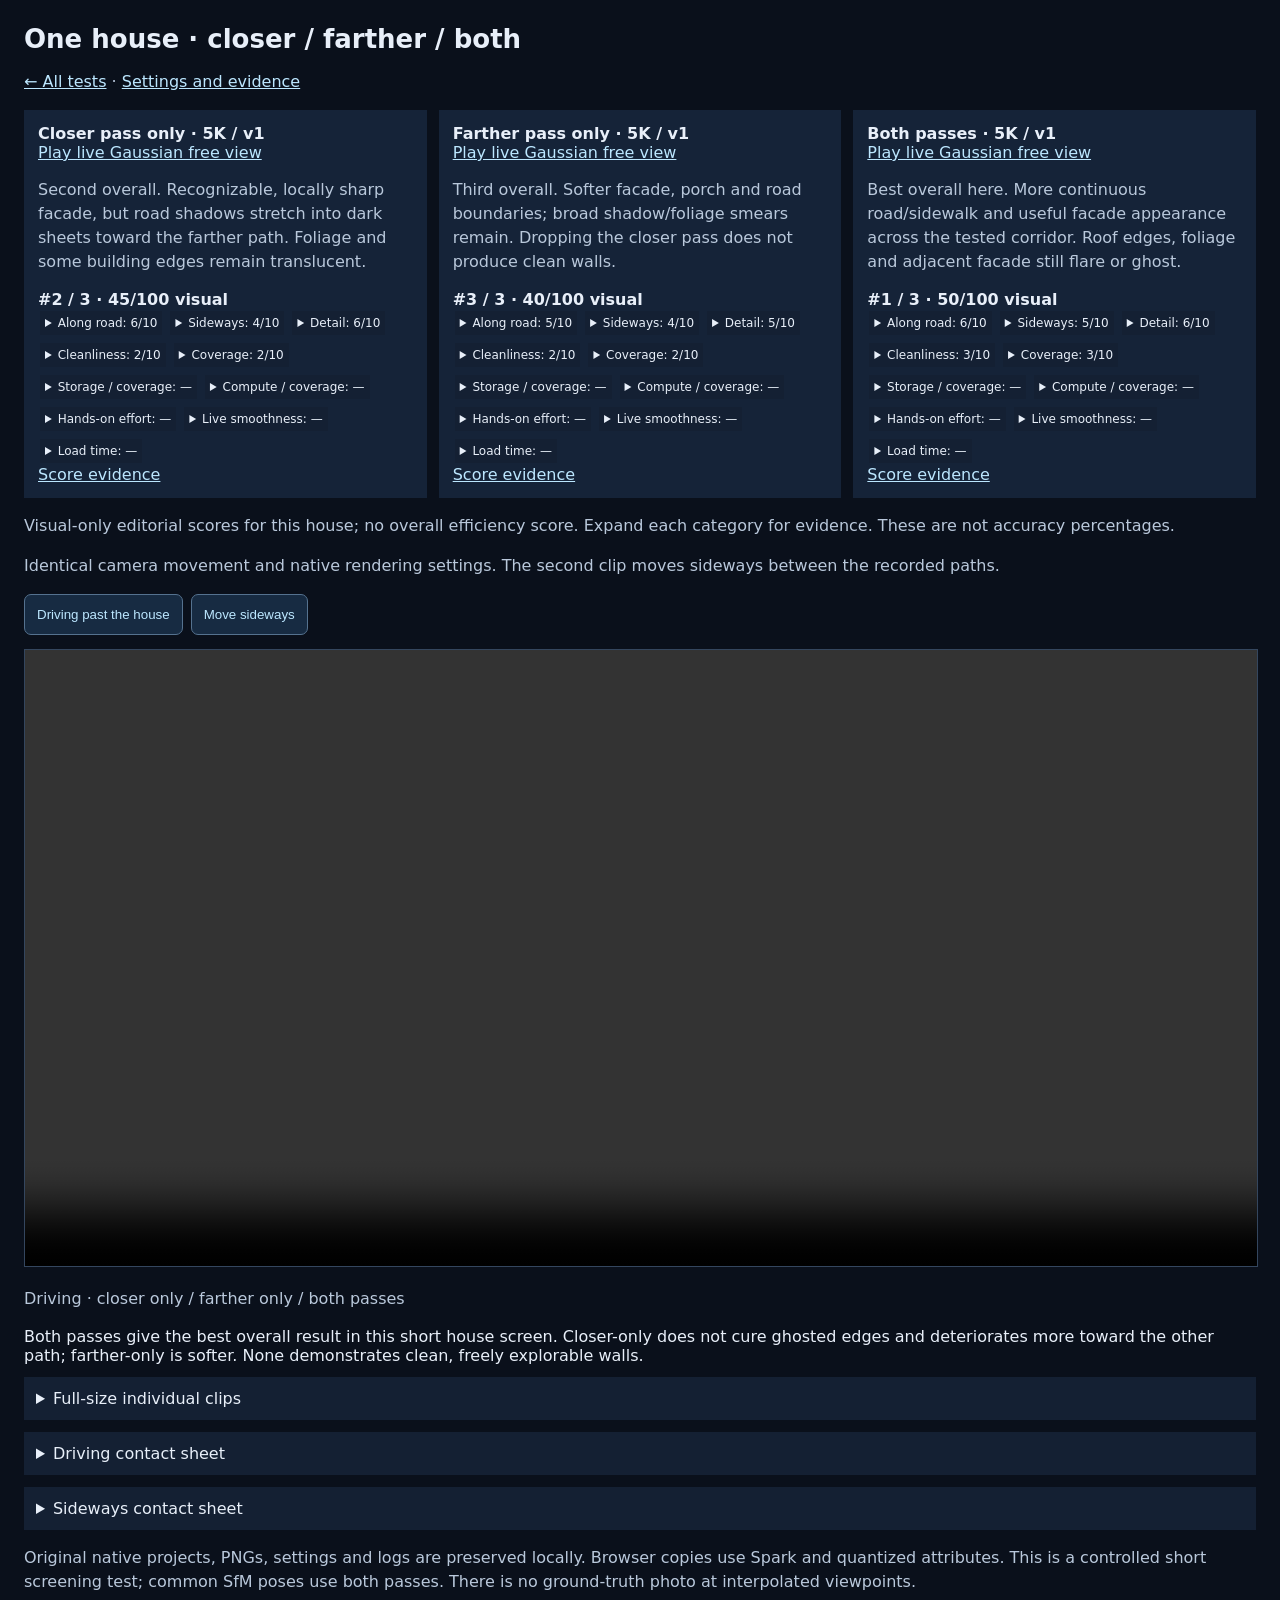
==== site/demos/house-pass-comparison-v1/index.html @ ed92cdcd "Publish matched closer farther and both-pass house test" ====
<!doctype html><html lang="en"><meta charset="utf-8"><meta name="viewport" content="width=device-width,initial-scale=1"><title>One-house pass comparison</title><style>body{background:#0a101b;color:#e8eff9;font:16px system-ui;margin:0 auto;padding:24px;max-width:1500px}h1{font-size:26px;margin:0 0 8px}p{line-height:1.5;color:#b9c8db}video{width:100%;background:#000;border:1px solid #34465e}button,a{color:#bce7ff}button{background:#172b42;border:1px solid #55728f;padding:12px;margin:0 8px 14px 0;border-radius:7px;cursor:pointer}img{width:100%}details{padding:12px;background:#142033;margin:12px 0}table{border-collapse:collapse}td,th{padding:8px;border-bottom:1px solid #34465e;text-align:left}</style><h1>One house · closer / farther / both</h1><p><a href="../../">← All tests</a> · <a href="provenance.json">Settings and evidence</a></p><div style="display:flex;flex-wrap:wrap;gap:12px"><section style="flex:1;min-width:220px;background:#152338;padding:14px"><b>Closer pass only · 5K / v1</b><br><a href="explorer.html?scene=near">Play live Gaussian free view</a><p>Second overall. Recognizable, locally sharp facade, but road shadows stretch into dark sheets toward the farther path. Foliage and some building edges remain translucent.</p><b>#2 / 3 · 45/100 visual</b><div style="display:flex;flex-wrap:wrap;gap:4px"><details style="padding:5px;margin:2px;font-size:12px"><summary>Along road: 6/10</summary><p>Weight 20. Native driving/lateral 0/3/6/9/12s: Recognizable bungalow, but foreground road stretches.</p></details><details style="padding:5px;margin:2px;font-size:12px"><summary>Sideways: 4/10</summary><p>Weight 20. Native driving/lateral 0/3/6/9/12s: Near facade stays recognizable; dark road sheets worsen toward far path.</p></details><details style="padding:5px;margin:2px;font-size:12px"><summary>Detail: 6/10</summary><p>Weight 10. Native driving/lateral 0/3/6/9/12s: Useful porch/roof texture patches, soft edges.</p></details><details style="padding:5px;margin:2px;font-size:12px"><summary>Cleanliness: 2/10</summary><p>Weight 10. Native driving/lateral 0/3/6/9/12s: Road sheets, canopy needles and translucent building edges.</p></details><details style="padding:5px;margin:2px;font-size:12px"><summary>Coverage: 2/10</summary><p>Weight 5. Native driving/lateral 0/3/6/9/12s: Target frontage only, incomplete coherent corridor.</p></details><details style="padding:5px;margin:2px;font-size:12px"><summary>Storage / coverage: —</summary><p>Weight 10. Unmeasured on comparable useful coverage/device conditions. No placeholder points.</p></details><details style="padding:5px;margin:2px;font-size:12px"><summary>Compute / coverage: —</summary><p>Weight 10. Unmeasured on comparable useful coverage/device conditions. No placeholder points.</p></details><details style="padding:5px;margin:2px;font-size:12px"><summary>Hands-on effort: —</summary><p>Weight 5. Unmeasured on comparable useful coverage/device conditions. No placeholder points.</p></details><details style="padding:5px;margin:2px;font-size:12px"><summary>Live smoothness: —</summary><p>Weight 5. Unmeasured on comparable useful coverage/device conditions. No placeholder points.</p></details><details style="padding:5px;margin:2px;font-size:12px"><summary>Load time: —</summary><p>Weight 5. Unmeasured on comparable useful coverage/device conditions. No placeholder points.</p></details></div><a href="../../ratings/records/house-pass-near-5k.json">Score evidence</a></section><section style="flex:1;min-width:220px;background:#152338;padding:14px"><b>Farther pass only · 5K / v1</b><br><a href="explorer.html?scene=far">Play live Gaussian free view</a><p>Third overall. Softer facade, porch and road boundaries; broad shadow/foliage smears remain. Dropping the closer pass does not produce clean walls.</p><b>#3 / 3 · 40/100 visual</b><div style="display:flex;flex-wrap:wrap;gap:4px"><details style="padding:5px;margin:2px;font-size:12px"><summary>Along road: 5/10</summary><p>Weight 20. Native driving/lateral 0/3/6/9/12s: Softer porch and road boundaries.</p></details><details style="padding:5px;margin:2px;font-size:12px"><summary>Sideways: 4/10</summary><p>Weight 20. Native driving/lateral 0/3/6/9/12s: Smearing remains across the tested corridor.</p></details><details style="padding:5px;margin:2px;font-size:12px"><summary>Detail: 5/10</summary><p>Weight 10. Native driving/lateral 0/3/6/9/12s: Fine porch/window/roof edges blur.</p></details><details style="padding:5px;margin:2px;font-size:12px"><summary>Cleanliness: 2/10</summary><p>Weight 10. Native driving/lateral 0/3/6/9/12s: Broad foliage/shadow streaks and ghosted edges.</p></details><details style="padding:5px;margin:2px;font-size:12px"><summary>Coverage: 2/10</summary><p>Weight 5. Native driving/lateral 0/3/6/9/12s: Target frontage only, incomplete coherent corridor.</p></details><details style="padding:5px;margin:2px;font-size:12px"><summary>Storage / coverage: —</summary><p>Weight 10. Unmeasured on comparable useful coverage/device conditions. No placeholder points.</p></details><details style="padding:5px;margin:2px;font-size:12px"><summary>Compute / coverage: —</summary><p>Weight 10. Unmeasured on comparable useful coverage/device conditions. No placeholder points.</p></details><details style="padding:5px;margin:2px;font-size:12px"><summary>Hands-on effort: —</summary><p>Weight 5. Unmeasured on comparable useful coverage/device conditions. No placeholder points.</p></details><details style="padding:5px;margin:2px;font-size:12px"><summary>Live smoothness: —</summary><p>Weight 5. Unmeasured on comparable useful coverage/device conditions. No placeholder points.</p></details><details style="padding:5px;margin:2px;font-size:12px"><summary>Load time: —</summary><p>Weight 5. Unmeasured on comparable useful coverage/device conditions. No placeholder points.</p></details></div><a href="../../ratings/records/house-pass-far-5k.json">Score evidence</a></section><section style="flex:1;min-width:220px;background:#152338;padding:14px"><b>Both passes · 5K / v1</b><br><a href="explorer.html?scene=both">Play live Gaussian free view</a><p>Best overall here. More continuous road/sidewalk and useful facade appearance across the tested corridor. Roof edges, foliage and adjacent facade still flare or ghost.</p><b>#1 / 3 · 50/100 visual</b><div style="display:flex;flex-wrap:wrap;gap:4px"><details style="padding:5px;margin:2px;font-size:12px"><summary>Along road: 6/10</summary><p>Weight 20. Native driving/lateral 0/3/6/9/12s: Most continuous road/sidewalk of these three.</p></details><details style="padding:5px;margin:2px;font-size:12px"><summary>Sideways: 5/10</summary><p>Weight 20. Native driving/lateral 0/3/6/9/12s: Best support between paths here; edges still ghost.</p></details><details style="padding:5px;margin:2px;font-size:12px"><summary>Detail: 6/10</summary><p>Weight 10. Native driving/lateral 0/3/6/9/12s: Recognizable porch/roof detail, soft boundaries.</p></details><details style="padding:5px;margin:2px;font-size:12px"><summary>Cleanliness: 3/10</summary><p>Weight 10. Native driving/lateral 0/3/6/9/12s: Road less broken; canopy/roof/adjacent facade flares persist.</p></details><details style="padding:5px;margin:2px;font-size:12px"><summary>Coverage: 3/10</summary><p>Weight 5. Native driving/lateral 0/3/6/9/12s: More continuous road/frontage, incomplete street.</p></details><details style="padding:5px;margin:2px;font-size:12px"><summary>Storage / coverage: —</summary><p>Weight 10. Unmeasured on comparable useful coverage/device conditions. No placeholder points.</p></details><details style="padding:5px;margin:2px;font-size:12px"><summary>Compute / coverage: —</summary><p>Weight 10. Unmeasured on comparable useful coverage/device conditions. No placeholder points.</p></details><details style="padding:5px;margin:2px;font-size:12px"><summary>Hands-on effort: —</summary><p>Weight 5. Unmeasured on comparable useful coverage/device conditions. No placeholder points.</p></details><details style="padding:5px;margin:2px;font-size:12px"><summary>Live smoothness: —</summary><p>Weight 5. Unmeasured on comparable useful coverage/device conditions. No placeholder points.</p></details><details style="padding:5px;margin:2px;font-size:12px"><summary>Load time: —</summary><p>Weight 5. Unmeasured on comparable useful coverage/device conditions. No placeholder points.</p></details></div><a href="../../ratings/records/house-pass-both-5k.json">Score evidence</a></section></div><p>Visual-only editorial scores for this house; no overall efficiency score. Expand each category for evidence. These are not accuracy percentages.</p><p>Identical camera movement and native rendering settings. The second clip moves sideways between the recorded paths.</p><button data-src="https://raw.githubusercontent.com/edmondsonedits/Streets3D-Test/4aeca98a4a2766d95bdf20016672176dc4dc81c8/model-assets/house-pass-comparison-v1/comparison-driving.mp4">Driving past the house</button><button data-src="https://raw.githubusercontent.com/edmondsonedits/Streets3D-Test/4aeca98a4a2766d95bdf20016672176dc4dc81c8/model-assets/house-pass-comparison-v1/comparison-sideways.mp4">Move sideways</button><video id="comparison" controls playsinline preload="metadata" src="https://raw.githubusercontent.com/edmondsonedits/Streets3D-Test/4aeca98a4a2766d95bdf20016672176dc4dc81c8/model-assets/house-pass-comparison-v1/comparison-driving.mp4"></video><p id="mode">Driving · closer only / farther only / both passes</p><div id="findings">Both passes give the best overall result in this short house screen. Closer-only does not cure ghosted edges and deteriorates more toward the other path; farther-only is softer. None demonstrates clean, freely explorable walls.</div><details><summary>Full-size individual clips</summary><p>CLOSER PASS ONLY: <a href="https://raw.githubusercontent.com/edmondsonedits/Streets3D-Test/4aeca98a4a2766d95bdf20016672176dc4dc81c8/model-assets/house-pass-comparison-v1/near-driving.mp4">driving</a> · <a href="https://raw.githubusercontent.com/edmondsonedits/Streets3D-Test/4aeca98a4a2766d95bdf20016672176dc4dc81c8/model-assets/house-pass-comparison-v1/near-sideways.mp4">sideways</a></p><p>FARTHER PASS ONLY: <a href="https://raw.githubusercontent.com/edmondsonedits/Streets3D-Test/4aeca98a4a2766d95bdf20016672176dc4dc81c8/model-assets/house-pass-comparison-v1/far-driving.mp4">driving</a> · <a href="https://raw.githubusercontent.com/edmondsonedits/Streets3D-Test/4aeca98a4a2766d95bdf20016672176dc4dc81c8/model-assets/house-pass-comparison-v1/far-sideways.mp4">sideways</a></p><p>BOTH PASSES: <a href="https://raw.githubusercontent.com/edmondsonedits/Streets3D-Test/4aeca98a4a2766d95bdf20016672176dc4dc81c8/model-assets/house-pass-comparison-v1/both-driving.mp4">driving</a> · <a href="https://raw.githubusercontent.com/edmondsonedits/Streets3D-Test/4aeca98a4a2766d95bdf20016672176dc4dc81c8/model-assets/house-pass-comparison-v1/both-sideways.mp4">sideways</a></p></details><details><summary>Driving contact sheet</summary><img src="https://raw.githubusercontent.com/edmondsonedits/Streets3D-Test/4aeca98a4a2766d95bdf20016672176dc4dc81c8/model-assets/house-pass-comparison-v1/comparison-driving-contact-sheet.jpg" alt="Matched driving checkpoints"></details><details><summary>Sideways contact sheet</summary><img src="https://raw.githubusercontent.com/edmondsonedits/Streets3D-Test/4aeca98a4a2766d95bdf20016672176dc4dc81c8/model-assets/house-pass-comparison-v1/comparison-sideways-contact-sheet.jpg" alt="Matched lateral checkpoints"></details><p>Original native projects, PNGs, settings and logs are preserved locally. Browser copies use Spark and quantized attributes. This is a controlled short screening test; common SfM poses use both passes. There is no ground-truth photo at interpolated viewpoints.</p><script>const video=document.querySelector('video');document.querySelectorAll('button[data-src]').forEach(b=>b.onclick=()=>{video.src=b.dataset.src;video.load();document.querySelector('#mode').textContent=b.textContent+' · closer only / farther only / both passes';video.play().catch(()=>{});});</script></html>
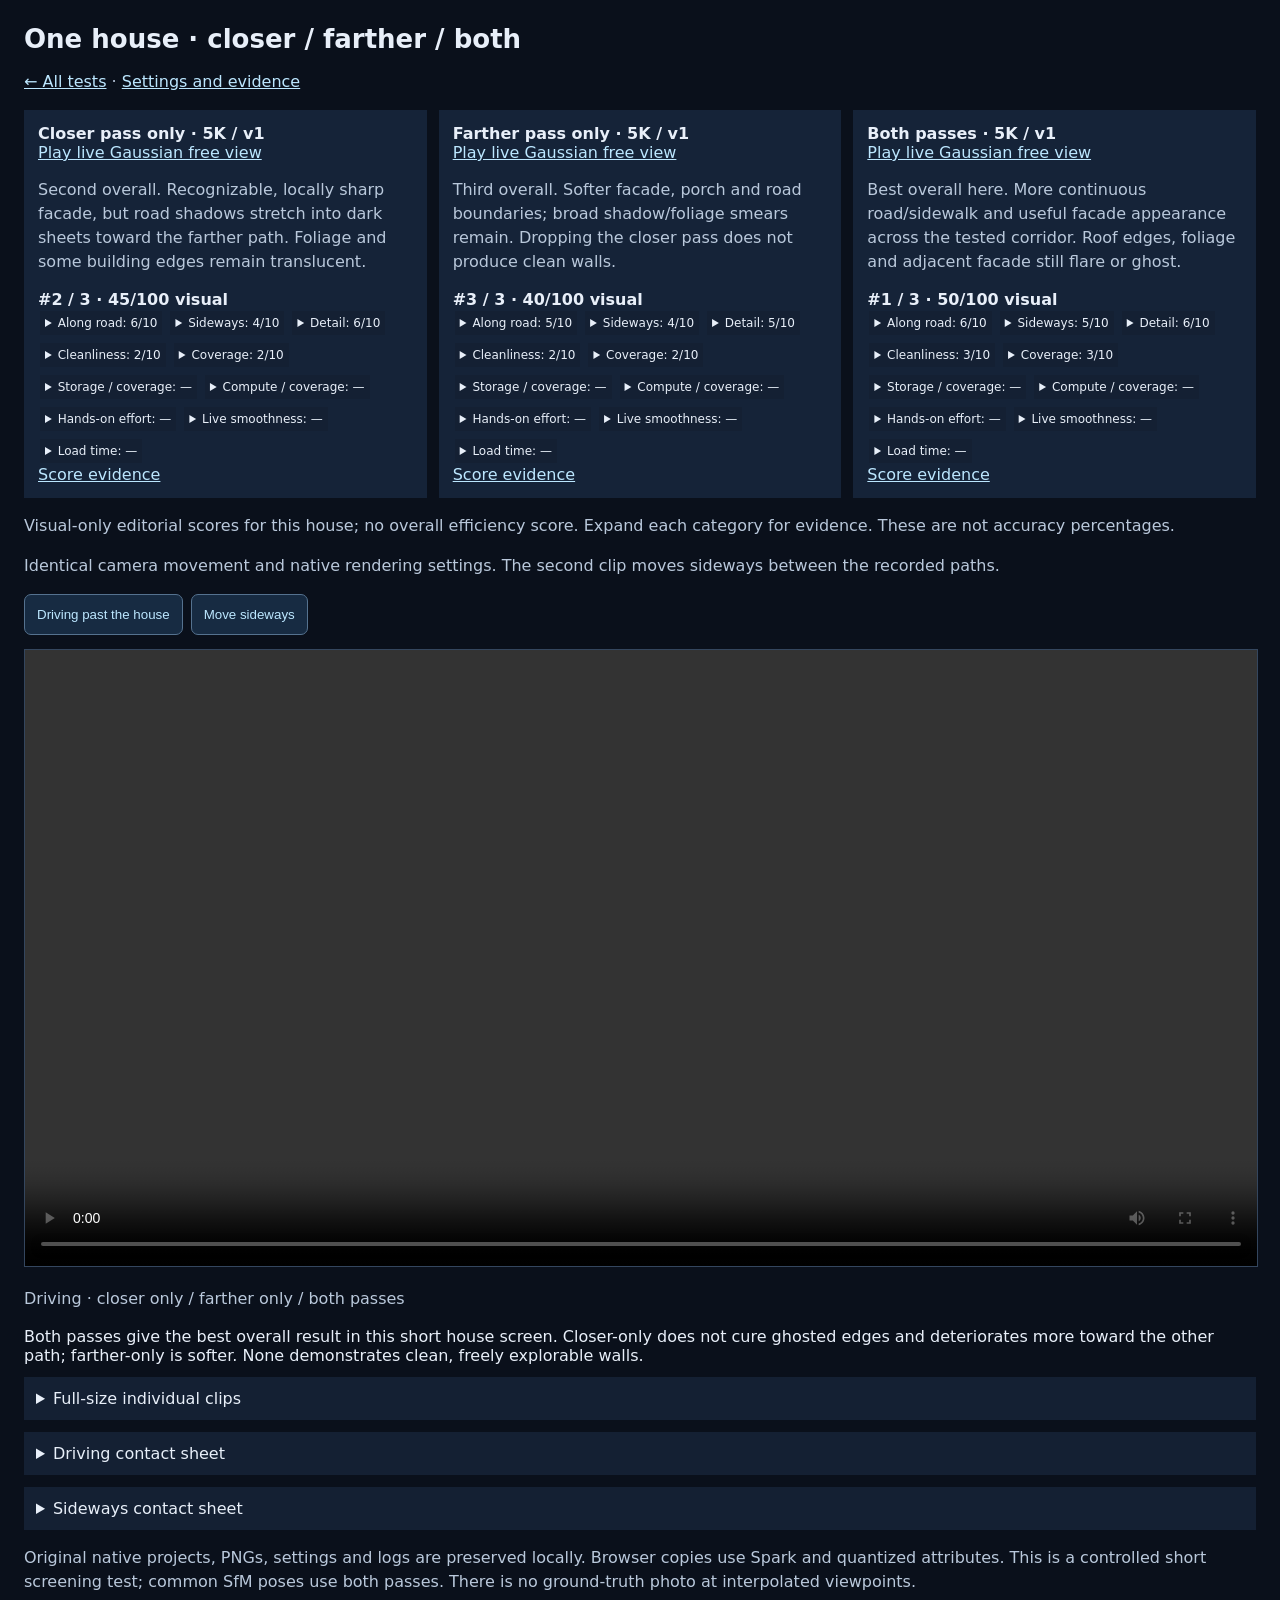
==== commit 871fda3e: "Play full-size house clips inline" ====
--- a/site/demos/house-pass-comparison-v1/index.html
+++ b/site/demos/house-pass-comparison-v1/index.html
@@ -1 +1 @@
-<!doctype html><html lang="en"><meta charset="utf-8"><meta name="viewport" content="width=device-width,initial-scale=1"><title>One-house pass comparison</title><style>body{background:#0a101b;color:#e8eff9;font:16px system-ui;margin:0 auto;padding:24px;max-width:1500px}h1{font-size:26px;margin:0 0 8px}p{line-height:1.5;color:#b9c8db}video{width:100%;background:#000;border:1px solid #34465e}button,a{color:#bce7ff}button{background:#172b42;border:1px solid #55728f;padding:12px;margin:0 8px 14px 0;border-radius:7px;cursor:pointer}img{width:100%}details{padding:12px;background:#142033;margin:12px 0}table{border-collapse:collapse}td,th{padding:8px;border-bottom:1px solid #34465e;text-align:left}</style><h1>One house · closer / farther / both</h1><p><a href="../../">← All tests</a> · <a href="provenance.json">Settings and evidence</a></p><div style="display:flex;flex-wrap:wrap;gap:12px"><section style="flex:1;min-width:220px;background:#152338;padding:14px"><b>Closer pass only · 5K / v1</b><br><a href="explorer.html?scene=near">Play live Gaussian free view</a><p>Second overall. Recognizable, locally sharp facade, but road shadows stretch into dark sheets toward the farther path. Foliage and some building edges remain translucent.</p><b>#2 / 3 · 45/100 visual</b><div style="display:flex;flex-wrap:wrap;gap:4px"><details style="padding:5px;margin:2px;font-size:12px"><summary>Along road: 6/10</summary><p>Weight 20. Native driving/lateral 0/3/6/9/12s: Recognizable bungalow, but foreground road stretches.</p></details><details style="padding:5px;margin:2px;font-size:12px"><summary>Sideways: 4/10</summary><p>Weight 20. Native driving/lateral 0/3/6/9/12s: Near facade stays recognizable; dark road sheets worsen toward far path.</p></details><details style="padding:5px;margin:2px;font-size:12px"><summary>Detail: 6/10</summary><p>Weight 10. Native driving/lateral 0/3/6/9/12s: Useful porch/roof texture patches, soft edges.</p></details><details style="padding:5px;margin:2px;font-size:12px"><summary>Cleanliness: 2/10</summary><p>Weight 10. Native driving/lateral 0/3/6/9/12s: Road sheets, canopy needles and translucent building edges.</p></details><details style="padding:5px;margin:2px;font-size:12px"><summary>Coverage: 2/10</summary><p>Weight 5. Native driving/lateral 0/3/6/9/12s: Target frontage only, incomplete coherent corridor.</p></details><details style="padding:5px;margin:2px;font-size:12px"><summary>Storage / coverage: —</summary><p>Weight 10. Unmeasured on comparable useful coverage/device conditions. No placeholder points.</p></details><details style="padding:5px;margin:2px;font-size:12px"><summary>Compute / coverage: —</summary><p>Weight 10. Unmeasured on comparable useful coverage/device conditions. No placeholder points.</p></details><details style="padding:5px;margin:2px;font-size:12px"><summary>Hands-on effort: —</summary><p>Weight 5. Unmeasured on comparable useful coverage/device conditions. No placeholder points.</p></details><details style="padding:5px;margin:2px;font-size:12px"><summary>Live smoothness: —</summary><p>Weight 5. Unmeasured on comparable useful coverage/device conditions. No placeholder points.</p></details><details style="padding:5px;margin:2px;font-size:12px"><summary>Load time: —</summary><p>Weight 5. Unmeasured on comparable useful coverage/device conditions. No placeholder points.</p></details></div><a href="../../ratings/records/house-pass-near-5k.json">Score evidence</a></section><section style="flex:1;min-width:220px;background:#152338;padding:14px"><b>Farther pass only · 5K / v1</b><br><a href="explorer.html?scene=far">Play live Gaussian free view</a><p>Third overall. Softer facade, porch and road boundaries; broad shadow/foliage smears remain. Dropping the closer pass does not produce clean walls.</p><b>#3 / 3 · 40/100 visual</b><div style="display:flex;flex-wrap:wrap;gap:4px"><details style="padding:5px;margin:2px;font-size:12px"><summary>Along road: 5/10</summary><p>Weight 20. Native driving/lateral 0/3/6/9/12s: Softer porch and road boundaries.</p></details><details style="padding:5px;margin:2px;font-size:12px"><summary>Sideways: 4/10</summary><p>Weight 20. Native driving/lateral 0/3/6/9/12s: Smearing remains across the tested corridor.</p></details><details style="padding:5px;margin:2px;font-size:12px"><summary>Detail: 5/10</summary><p>Weight 10. Native driving/lateral 0/3/6/9/12s: Fine porch/window/roof edges blur.</p></details><details style="padding:5px;margin:2px;font-size:12px"><summary>Cleanliness: 2/10</summary><p>Weight 10. Native driving/lateral 0/3/6/9/12s: Broad foliage/shadow streaks and ghosted edges.</p></details><details style="padding:5px;margin:2px;font-size:12px"><summary>Coverage: 2/10</summary><p>Weight 5. Native driving/lateral 0/3/6/9/12s: Target frontage only, incomplete coherent corridor.</p></details><details style="padding:5px;margin:2px;font-size:12px"><summary>Storage / coverage: —</summary><p>Weight 10. Unmeasured on comparable useful coverage/device conditions. No placeholder points.</p></details><details style="padding:5px;margin:2px;font-size:12px"><summary>Compute / coverage: —</summary><p>Weight 10. Unmeasured on comparable useful coverage/device conditions. No placeholder points.</p></details><details style="padding:5px;margin:2px;font-size:12px"><summary>Hands-on effort: —</summary><p>Weight 5. Unmeasured on comparable useful coverage/device conditions. No placeholder points.</p></details><details style="padding:5px;margin:2px;font-size:12px"><summary>Live smoothness: —</summary><p>Weight 5. Unmeasured on comparable useful coverage/device conditions. No placeholder points.</p></details><details style="padding:5px;margin:2px;font-size:12px"><summary>Load time: —</summary><p>Weight 5. Unmeasured on comparable useful coverage/device conditions. No placeholder points.</p></details></div><a href="../../ratings/records/house-pass-far-5k.json">Score evidence</a></section><section style="flex:1;min-width:220px;background:#152338;padding:14px"><b>Both passes · 5K / v1</b><br><a href="explorer.html?scene=both">Play live Gaussian free view</a><p>Best overall here. More continuous road/sidewalk and useful facade appearance across the tested corridor. Roof edges, foliage and adjacent facade still flare or ghost.</p><b>#1 / 3 · 50/100 visual</b><div style="display:flex;flex-wrap:wrap;gap:4px"><details style="padding:5px;margin:2px;font-size:12px"><summary>Along road: 6/10</summary><p>Weight 20. Native driving/lateral 0/3/6/9/12s: Most continuous road/sidewalk of these three.</p></details><details style="padding:5px;margin:2px;font-size:12px"><summary>Sideways: 5/10</summary><p>Weight 20. Native driving/lateral 0/3/6/9/12s: Best support between paths here; edges still ghost.</p></details><details style="padding:5px;margin:2px;font-size:12px"><summary>Detail: 6/10</summary><p>Weight 10. Native driving/lateral 0/3/6/9/12s: Recognizable porch/roof detail, soft boundaries.</p></details><details style="padding:5px;margin:2px;font-size:12px"><summary>Cleanliness: 3/10</summary><p>Weight 10. Native driving/lateral 0/3/6/9/12s: Road less broken; canopy/roof/adjacent facade flares persist.</p></details><details style="padding:5px;margin:2px;font-size:12px"><summary>Coverage: 3/10</summary><p>Weight 5. Native driving/lateral 0/3/6/9/12s: More continuous road/frontage, incomplete street.</p></details><details style="padding:5px;margin:2px;font-size:12px"><summary>Storage / coverage: —</summary><p>Weight 10. Unmeasured on comparable useful coverage/device conditions. No placeholder points.</p></details><details style="padding:5px;margin:2px;font-size:12px"><summary>Compute / coverage: —</summary><p>Weight 10. Unmeasured on comparable useful coverage/device conditions. No placeholder points.</p></details><details style="padding:5px;margin:2px;font-size:12px"><summary>Hands-on effort: —</summary><p>Weight 5. Unmeasured on comparable useful coverage/device conditions. No placeholder points.</p></details><details style="padding:5px;margin:2px;font-size:12px"><summary>Live smoothness: —</summary><p>Weight 5. Unmeasured on comparable useful coverage/device conditions. No placeholder points.</p></details><details style="padding:5px;margin:2px;font-size:12px"><summary>Load time: —</summary><p>Weight 5. Unmeasured on comparable useful coverage/device conditions. No placeholder points.</p></details></div><a href="../../ratings/records/house-pass-both-5k.json">Score evidence</a></section></div><p>Visual-only editorial scores for this house; no overall efficiency score. Expand each category for evidence. These are not accuracy percentages.</p><p>Identical camera movement and native rendering settings. The second clip moves sideways between the recorded paths.</p><button data-src="https://raw.githubusercontent.com/edmondsonedits/Streets3D-Test/4aeca98a4a2766d95bdf20016672176dc4dc81c8/model-assets/house-pass-comparison-v1/comparison-driving.mp4">Driving past the house</button><button data-src="https://raw.githubusercontent.com/edmondsonedits/Streets3D-Test/4aeca98a4a2766d95bdf20016672176dc4dc81c8/model-assets/house-pass-comparison-v1/comparison-sideways.mp4">Move sideways</button><video id="comparison" controls playsinline preload="metadata" src="https://raw.githubusercontent.com/edmondsonedits/Streets3D-Test/4aeca98a4a2766d95bdf20016672176dc4dc81c8/model-assets/house-pass-comparison-v1/comparison-driving.mp4"></video><p id="mode">Driving · closer only / farther only / both passes</p><div id="findings">Both passes give the best overall result in this short house screen. Closer-only does not cure ghosted edges and deteriorates more toward the other path; farther-only is softer. None demonstrates clean, freely explorable walls.</div><details><summary>Full-size individual clips</summary><p>CLOSER PASS ONLY: <a href="https://raw.githubusercontent.com/edmondsonedits/Streets3D-Test/4aeca98a4a2766d95bdf20016672176dc4dc81c8/model-assets/house-pass-comparison-v1/near-driving.mp4">driving</a> · <a href="https://raw.githubusercontent.com/edmondsonedits/Streets3D-Test/4aeca98a4a2766d95bdf20016672176dc4dc81c8/model-assets/house-pass-comparison-v1/near-sideways.mp4">sideways</a></p><p>FARTHER PASS ONLY: <a href="https://raw.githubusercontent.com/edmondsonedits/Streets3D-Test/4aeca98a4a2766d95bdf20016672176dc4dc81c8/model-assets/house-pass-comparison-v1/far-driving.mp4">driving</a> · <a href="https://raw.githubusercontent.com/edmondsonedits/Streets3D-Test/4aeca98a4a2766d95bdf20016672176dc4dc81c8/model-assets/house-pass-comparison-v1/far-sideways.mp4">sideways</a></p><p>BOTH PASSES: <a href="https://raw.githubusercontent.com/edmondsonedits/Streets3D-Test/4aeca98a4a2766d95bdf20016672176dc4dc81c8/model-assets/house-pass-comparison-v1/both-driving.mp4">driving</a> · <a href="https://raw.githubusercontent.com/edmondsonedits/Streets3D-Test/4aeca98a4a2766d95bdf20016672176dc4dc81c8/model-assets/house-pass-comparison-v1/both-sideways.mp4">sideways</a></p></details><details><summary>Driving contact sheet</summary><img src="https://raw.githubusercontent.com/edmondsonedits/Streets3D-Test/4aeca98a4a2766d95bdf20016672176dc4dc81c8/model-assets/house-pass-comparison-v1/comparison-driving-contact-sheet.jpg" alt="Matched driving checkpoints"></details><details><summary>Sideways contact sheet</summary><img src="https://raw.githubusercontent.com/edmondsonedits/Streets3D-Test/4aeca98a4a2766d95bdf20016672176dc4dc81c8/model-assets/house-pass-comparison-v1/comparison-sideways-contact-sheet.jpg" alt="Matched lateral checkpoints"></details><p>Original native projects, PNGs, settings and logs are preserved locally. Browser copies use Spark and quantized attributes. This is a controlled short screening test; common SfM poses use both passes. There is no ground-truth photo at interpolated viewpoints.</p><script>const video=document.querySelector('video');document.querySelectorAll('button[data-src]').forEach(b=>b.onclick=()=>{video.src=b.dataset.src;video.load();document.querySelector('#mode').textContent=b.textContent+' · closer only / farther only / both passes';video.play().catch(()=>{});});</script></html>+<!doctype html><html lang="en"><meta charset="utf-8"><meta name="viewport" content="width=device-width,initial-scale=1"><title>One-house pass comparison</title><style>body{background:#0a101b;color:#e8eff9;font:16px system-ui;margin:0 auto;padding:24px;max-width:1500px}h1{font-size:26px;margin:0 0 8px}p{line-height:1.5;color:#b9c8db}video{width:100%;background:#000;border:1px solid #34465e}button,a{color:#bce7ff}button{background:#172b42;border:1px solid #55728f;padding:12px;margin:0 8px 14px 0;border-radius:7px;cursor:pointer}img{width:100%}details{padding:12px;background:#142033;margin:12px 0}table{border-collapse:collapse}td,th{padding:8px;border-bottom:1px solid #34465e;text-align:left}</style><h1>One house · closer / farther / both</h1><p><a href="../../">← All tests</a> · <a href="provenance.json">Settings and evidence</a></p><div style="display:flex;flex-wrap:wrap;gap:12px"><section style="flex:1;min-width:220px;background:#152338;padding:14px"><b>Closer pass only · 5K / v1</b><br><a href="explorer.html?scene=near">Play live Gaussian free view</a><p>Second overall. Recognizable, locally sharp facade, but road shadows stretch into dark sheets toward the farther path. Foliage and some building edges remain translucent.</p><b>#2 / 3 · 45/100 visual</b><div style="display:flex;flex-wrap:wrap;gap:4px"><details style="padding:5px;margin:2px;font-size:12px"><summary>Along road: 6/10</summary><p>Weight 20. Native driving/lateral 0/3/6/9/12s: Recognizable bungalow, but foreground road stretches.</p></details><details style="padding:5px;margin:2px;font-size:12px"><summary>Sideways: 4/10</summary><p>Weight 20. Native driving/lateral 0/3/6/9/12s: Near facade stays recognizable; dark road sheets worsen toward far path.</p></details><details style="padding:5px;margin:2px;font-size:12px"><summary>Detail: 6/10</summary><p>Weight 10. Native driving/lateral 0/3/6/9/12s: Useful porch/roof texture patches, soft edges.</p></details><details style="padding:5px;margin:2px;font-size:12px"><summary>Cleanliness: 2/10</summary><p>Weight 10. Native driving/lateral 0/3/6/9/12s: Road sheets, canopy needles and translucent building edges.</p></details><details style="padding:5px;margin:2px;font-size:12px"><summary>Coverage: 2/10</summary><p>Weight 5. Native driving/lateral 0/3/6/9/12s: Target frontage only, incomplete coherent corridor.</p></details><details style="padding:5px;margin:2px;font-size:12px"><summary>Storage / coverage: —</summary><p>Weight 10. Unmeasured on comparable useful coverage/device conditions. No placeholder points.</p></details><details style="padding:5px;margin:2px;font-size:12px"><summary>Compute / coverage: —</summary><p>Weight 10. Unmeasured on comparable useful coverage/device conditions. No placeholder points.</p></details><details style="padding:5px;margin:2px;font-size:12px"><summary>Hands-on effort: —</summary><p>Weight 5. Unmeasured on comparable useful coverage/device conditions. No placeholder points.</p></details><details style="padding:5px;margin:2px;font-size:12px"><summary>Live smoothness: —</summary><p>Weight 5. Unmeasured on comparable useful coverage/device conditions. No placeholder points.</p></details><details style="padding:5px;margin:2px;font-size:12px"><summary>Load time: —</summary><p>Weight 5. Unmeasured on comparable useful coverage/device conditions. No placeholder points.</p></details></div><a href="../../ratings/records/house-pass-near-5k.json">Score evidence</a></section><section style="flex:1;min-width:220px;background:#152338;padding:14px"><b>Farther pass only · 5K / v1</b><br><a href="explorer.html?scene=far">Play live Gaussian free view</a><p>Third overall. Softer facade, porch and road boundaries; broad shadow/foliage smears remain. Dropping the closer pass does not produce clean walls.</p><b>#3 / 3 · 40/100 visual</b><div style="display:flex;flex-wrap:wrap;gap:4px"><details style="padding:5px;margin:2px;font-size:12px"><summary>Along road: 5/10</summary><p>Weight 20. Native driving/lateral 0/3/6/9/12s: Softer porch and road boundaries.</p></details><details style="padding:5px;margin:2px;font-size:12px"><summary>Sideways: 4/10</summary><p>Weight 20. Native driving/lateral 0/3/6/9/12s: Smearing remains across the tested corridor.</p></details><details style="padding:5px;margin:2px;font-size:12px"><summary>Detail: 5/10</summary><p>Weight 10. Native driving/lateral 0/3/6/9/12s: Fine porch/window/roof edges blur.</p></details><details style="padding:5px;margin:2px;font-size:12px"><summary>Cleanliness: 2/10</summary><p>Weight 10. Native driving/lateral 0/3/6/9/12s: Broad foliage/shadow streaks and ghosted edges.</p></details><details style="padding:5px;margin:2px;font-size:12px"><summary>Coverage: 2/10</summary><p>Weight 5. Native driving/lateral 0/3/6/9/12s: Target frontage only, incomplete coherent corridor.</p></details><details style="padding:5px;margin:2px;font-size:12px"><summary>Storage / coverage: —</summary><p>Weight 10. Unmeasured on comparable useful coverage/device conditions. No placeholder points.</p></details><details style="padding:5px;margin:2px;font-size:12px"><summary>Compute / coverage: —</summary><p>Weight 10. Unmeasured on comparable useful coverage/device conditions. No placeholder points.</p></details><details style="padding:5px;margin:2px;font-size:12px"><summary>Hands-on effort: —</summary><p>Weight 5. Unmeasured on comparable useful coverage/device conditions. No placeholder points.</p></details><details style="padding:5px;margin:2px;font-size:12px"><summary>Live smoothness: —</summary><p>Weight 5. Unmeasured on comparable useful coverage/device conditions. No placeholder points.</p></details><details style="padding:5px;margin:2px;font-size:12px"><summary>Load time: —</summary><p>Weight 5. Unmeasured on comparable useful coverage/device conditions. No placeholder points.</p></details></div><a href="../../ratings/records/house-pass-far-5k.json">Score evidence</a></section><section style="flex:1;min-width:220px;background:#152338;padding:14px"><b>Both passes · 5K / v1</b><br><a href="explorer.html?scene=both">Play live Gaussian free view</a><p>Best overall here. More continuous road/sidewalk and useful facade appearance across the tested corridor. Roof edges, foliage and adjacent facade still flare or ghost.</p><b>#1 / 3 · 50/100 visual</b><div style="display:flex;flex-wrap:wrap;gap:4px"><details style="padding:5px;margin:2px;font-size:12px"><summary>Along road: 6/10</summary><p>Weight 20. Native driving/lateral 0/3/6/9/12s: Most continuous road/sidewalk of these three.</p></details><details style="padding:5px;margin:2px;font-size:12px"><summary>Sideways: 5/10</summary><p>Weight 20. Native driving/lateral 0/3/6/9/12s: Best support between paths here; edges still ghost.</p></details><details style="padding:5px;margin:2px;font-size:12px"><summary>Detail: 6/10</summary><p>Weight 10. Native driving/lateral 0/3/6/9/12s: Recognizable porch/roof detail, soft boundaries.</p></details><details style="padding:5px;margin:2px;font-size:12px"><summary>Cleanliness: 3/10</summary><p>Weight 10. Native driving/lateral 0/3/6/9/12s: Road less broken; canopy/roof/adjacent facade flares persist.</p></details><details style="padding:5px;margin:2px;font-size:12px"><summary>Coverage: 3/10</summary><p>Weight 5. Native driving/lateral 0/3/6/9/12s: More continuous road/frontage, incomplete street.</p></details><details style="padding:5px;margin:2px;font-size:12px"><summary>Storage / coverage: —</summary><p>Weight 10. Unmeasured on comparable useful coverage/device conditions. No placeholder points.</p></details><details style="padding:5px;margin:2px;font-size:12px"><summary>Compute / coverage: —</summary><p>Weight 10. Unmeasured on comparable useful coverage/device conditions. No placeholder points.</p></details><details style="padding:5px;margin:2px;font-size:12px"><summary>Hands-on effort: —</summary><p>Weight 5. Unmeasured on comparable useful coverage/device conditions. No placeholder points.</p></details><details style="padding:5px;margin:2px;font-size:12px"><summary>Live smoothness: —</summary><p>Weight 5. Unmeasured on comparable useful coverage/device conditions. No placeholder points.</p></details><details style="padding:5px;margin:2px;font-size:12px"><summary>Load time: —</summary><p>Weight 5. Unmeasured on comparable useful coverage/device conditions. No placeholder points.</p></details></div><a href="../../ratings/records/house-pass-both-5k.json">Score evidence</a></section></div><p>Visual-only editorial scores for this house; no overall efficiency score. Expand each category for evidence. These are not accuracy percentages.</p><p>Identical camera movement and native rendering settings. The second clip moves sideways between the recorded paths.</p><button data-src="https://raw.githubusercontent.com/edmondsonedits/Streets3D-Test/4aeca98a4a2766d95bdf20016672176dc4dc81c8/model-assets/house-pass-comparison-v1/comparison-driving.mp4">Driving past the house</button><button data-src="https://raw.githubusercontent.com/edmondsonedits/Streets3D-Test/4aeca98a4a2766d95bdf20016672176dc4dc81c8/model-assets/house-pass-comparison-v1/comparison-sideways.mp4">Move sideways</button><video id="comparison" controls playsinline preload="metadata" src="https://raw.githubusercontent.com/edmondsonedits/Streets3D-Test/4aeca98a4a2766d95bdf20016672176dc4dc81c8/model-assets/house-pass-comparison-v1/comparison-driving.mp4"></video><p id="mode">Driving · closer only / farther only / both passes</p><div id="findings">Both passes give the best overall result in this short house screen. Closer-only does not cure ghosted edges and deteriorates more toward the other path; farther-only is softer. None demonstrates clean, freely explorable walls.</div><details><summary>Full-size individual clips</summary><p>CLOSER PASS ONLY: <button data-src="https://raw.githubusercontent.com/edmondsonedits/Streets3D-Test/4aeca98a4a2766d95bdf20016672176dc4dc81c8/model-assets/house-pass-comparison-v1/near-driving.mp4">Closer only · driving</button> · <button data-src="https://raw.githubusercontent.com/edmondsonedits/Streets3D-Test/4aeca98a4a2766d95bdf20016672176dc4dc81c8/model-assets/house-pass-comparison-v1/near-sideways.mp4">Closer only · sideways</button></p><p>FARTHER PASS ONLY: <button data-src="https://raw.githubusercontent.com/edmondsonedits/Streets3D-Test/4aeca98a4a2766d95bdf20016672176dc4dc81c8/model-assets/house-pass-comparison-v1/far-driving.mp4">Farther only · driving</button> · <button data-src="https://raw.githubusercontent.com/edmondsonedits/Streets3D-Test/4aeca98a4a2766d95bdf20016672176dc4dc81c8/model-assets/house-pass-comparison-v1/far-sideways.mp4">Farther only · sideways</button></p><p>BOTH PASSES: <button data-src="https://raw.githubusercontent.com/edmondsonedits/Streets3D-Test/4aeca98a4a2766d95bdf20016672176dc4dc81c8/model-assets/house-pass-comparison-v1/both-driving.mp4">Both passes · driving</button> · <button data-src="https://raw.githubusercontent.com/edmondsonedits/Streets3D-Test/4aeca98a4a2766d95bdf20016672176dc4dc81c8/model-assets/house-pass-comparison-v1/both-sideways.mp4">Both passes · sideways</button></p></details><details><summary>Driving contact sheet</summary><img src="https://raw.githubusercontent.com/edmondsonedits/Streets3D-Test/4aeca98a4a2766d95bdf20016672176dc4dc81c8/model-assets/house-pass-comparison-v1/comparison-driving-contact-sheet.jpg" alt="Matched driving checkpoints"></details><details><summary>Sideways contact sheet</summary><img src="https://raw.githubusercontent.com/edmondsonedits/Streets3D-Test/4aeca98a4a2766d95bdf20016672176dc4dc81c8/model-assets/house-pass-comparison-v1/comparison-sideways-contact-sheet.jpg" alt="Matched lateral checkpoints"></details><p>Original native projects, PNGs, settings and logs are preserved locally. Browser copies use Spark and quantized attributes. This is a controlled short screening test; common SfM poses use both passes. There is no ground-truth photo at interpolated viewpoints.</p><script>const video=document.querySelector('video');document.querySelectorAll('button[data-src]').forEach(b=>b.onclick=()=>{video.src=b.dataset.src;video.load();document.querySelector('#mode').textContent=b.textContent+(b.dataset.src.includes('/comparison-')?' · closer only / farther only / both passes':' · full-size native clip');video.play().catch(()=>{});video.scrollIntoView({behavior:'auto',block:'center'});});</script></html>
